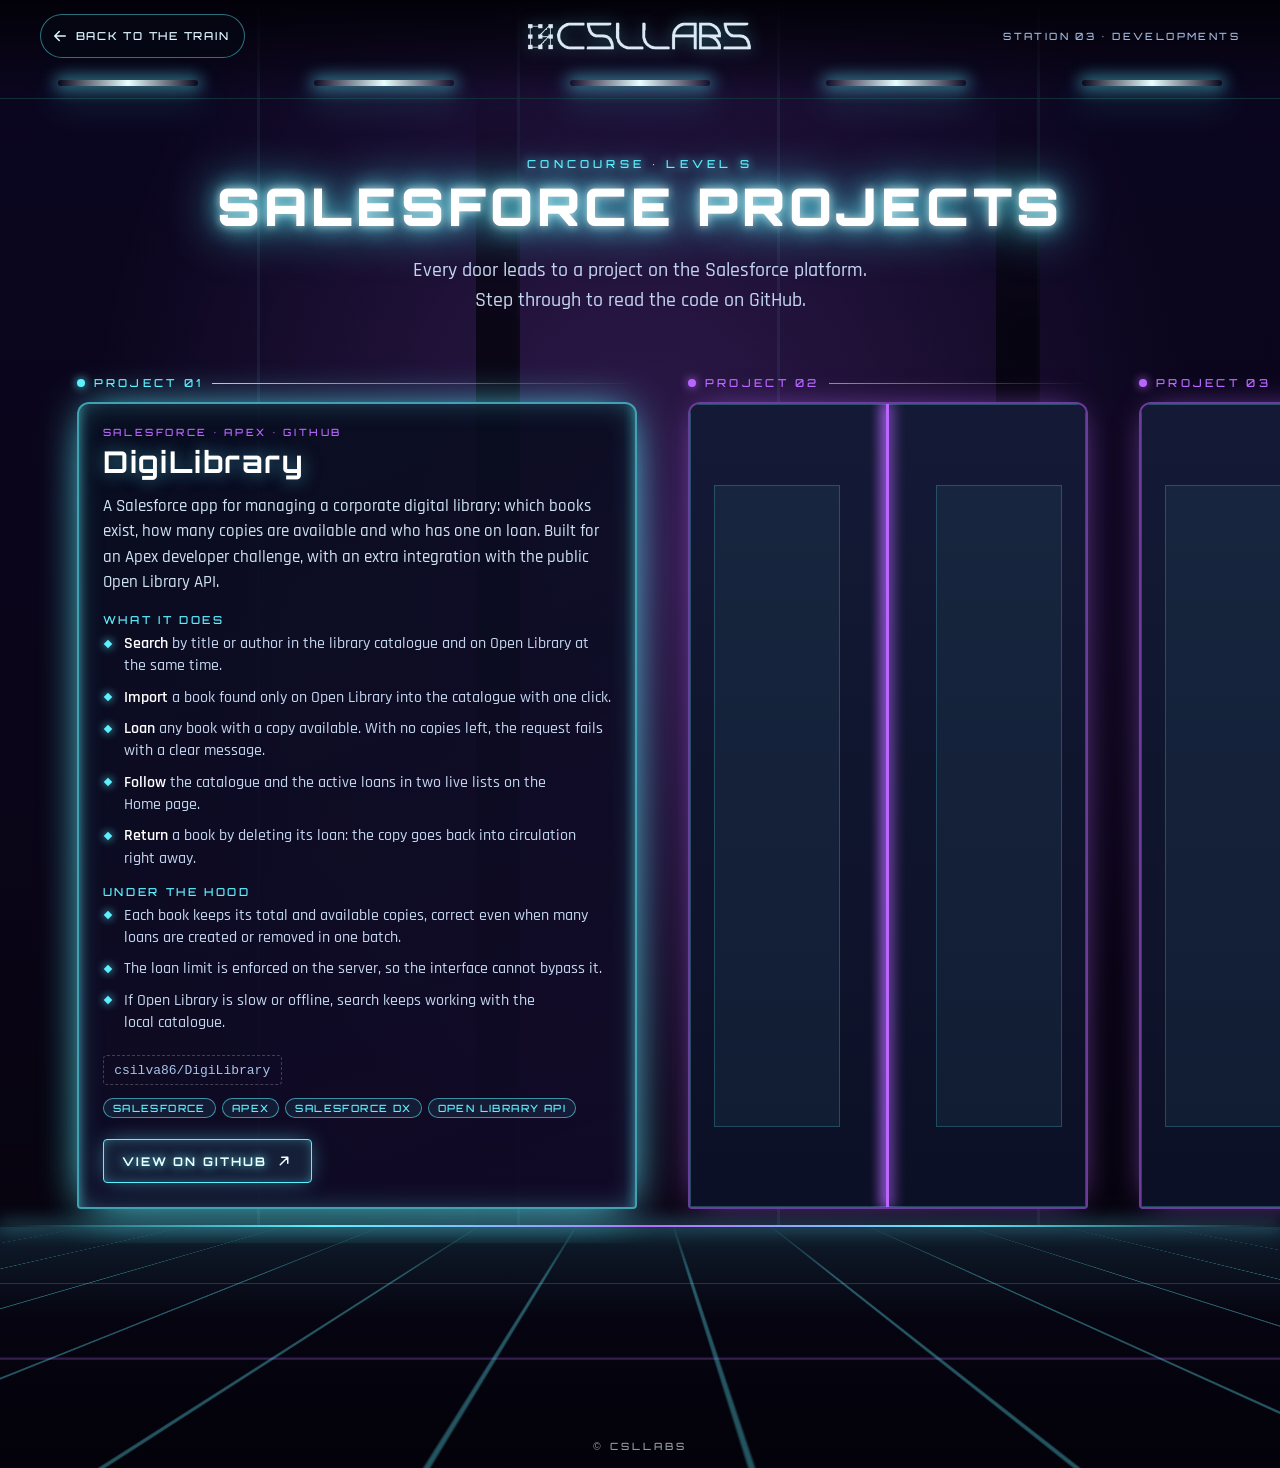
==== salesforce.html @ 16b3db53 "Add files via upload" ====
<!DOCTYPE html>
<html lang="en">
<head>
<meta charset="UTF-8">
<meta name="viewport" content="width=device-width, initial-scale=1.0, viewport-fit=cover">
<title>Salesforce Projects — CSLLABS</title>
<meta name="description" content="Salesforce projects by CSLLABS. DigiLibrary: a digital library app with book search, Open Library import and loan control, built with Apex.">
<meta name="theme-color" content="#05030a">
<meta name="color-scheme" content="dark">
<link rel="canonical" href="https://csllabs.com/salesforce.html">
<meta property="og:title" content="Salesforce Projects — CSLLABS">
<meta property="og:description" content="Salesforce projects by CSLLABS, with links to the GitHub repositories.">
<meta property="og:type" content="website">
<meta property="og:url" content="https://csllabs.com/salesforce.html">
<meta property="og:image" content="https://csllabs.com/img/og-image.png">
<meta name="twitter:card" content="summary_large_image">
<link rel="icon" type="image/png" sizes="64x64" href="img/favicon-64.png">
<link rel="apple-touch-icon" href="img/apple-touch-icon.png">
<link rel="preconnect" href="https://fonts.googleapis.com">
<link rel="preconnect" href="https://fonts.gstatic.com" crossorigin>
<link href="https://fonts.googleapis.com/css2?family=Orbitron:wght@500;700;900&family=Rajdhani:wght@500;600&display=swap" rel="stylesheet">
<!-- When you change concourse.css, raise the ?v= number so browsers load the new version -->
<link rel="stylesheet" href="css/concourse.css?v=2">
</head>
<body>
<div class="scene">

  <header class="top">
    <a class="back" href="index.html#developments">
      <svg viewBox="0 0 24 24" aria-hidden="true"><path d="M19 12H6M11 6l-6 6 6 6"/></svg>
      <span>Back to the train</span>
    </a>
    <a class="logo" href="index.html" aria-label="CSLLABS home"><img src="img/logo.png" alt="CSLLABS" width="834" height="110"></a>
    <p class="where">Station 03 · Developments</p>
  </header>

  <!-- ceiling with light strips -->
  <div class="ceiling" aria-hidden="true"><i></i><i></i><i></i><i></i><i></i></div>

  <main id="main">
    <div class="sign">
      <p class="eyebrow">Concourse · Level S</p>
      <h1>Salesforce Projects</h1>
      <p class="lead">Every door leads to a project on the Salesforce platform. Step through to read the code on GitHub.</p>
    </div>

    <!-- The hall: one <article class="door"> per project. -->
    <section class="hall" aria-label="Salesforce projects" tabindex="0">

      <!-- ===== PROJECT 01 ===== (to add a project: copy this whole <article> block, change the texts and the link) -->
      <article class="door wide" aria-labelledby="p1">
        <div class="no">Project 01</div>
        <div class="frame">
          <div class="screen">
            <p class="kind">Salesforce · Apex · GitHub</p>
            <h2 id="p1">DigiLibrary</h2>
            <p class="desc">A Salesforce app for managing a corporate digital library: which books exist, how many copies are available and who has one on loan. Built for an Apex developer challenge, with an extra integration with the public Open Library API.</p>

            <h3 class="sub">What it does</h3>
            <ul class="feats">
              <li><b>Search</b> by title or author in the library catalogue and on Open Library at the same time.</li>
              <li><b>Import</b> a book found only on Open Library into the catalogue with one click.</li>
              <li><b>Loan</b> any book with a copy available. With no copies left, the request fails with a clear message.</li>
              <li><b>Follow</b> the catalogue and the active loans in two live lists on the Home page.</li>
              <li><b>Return</b> a book by deleting its loan: the copy goes back into circulation right away.</li>
            </ul>

            <h3 class="sub">Under the hood</h3>
            <ul class="feats">
              <li>Each book keeps its total and available copies, correct even when many loans are created or removed in one batch.</li>
              <li>The loan limit is enforced on the server, so the interface cannot bypass it.</li>
              <li>If Open Library is slow or offline, search keeps working with the local catalogue.</li>
            </ul>

            <p class="repo"><span class="sr">Repository: </span>csilva86/DigiLibrary</p>
            <ul class="chips" aria-label="Technologies">
              <li>Salesforce</li><li>Apex</li><li>Salesforce DX</li><li>Open Library API</li>
            </ul>
            <a class="cta" href="https://github.com/csilva86/DigiLibrary/" target="_blank" rel="noopener noreferrer">
              <span>View on GitHub<span class="sr"> (opens in a new tab)</span></span>
              <svg viewBox="0 0 24 24" aria-hidden="true"><path d="M7 17 17 7M9 7h8v8"/></svg>
            </a>
          </div>
          <div class="leaf l" aria-hidden="true"></div><div class="leaf r" aria-hidden="true"></div>
        </div>
      </article>

      <!-- ===== sealed doors: projects still to come (delete them or turn them into real projects) ===== -->
      <div class="door sealed" aria-hidden="true">
        <div class="no">Project 02</div>
        <div class="frame"><div class="screen"><p class="kind">Next project</p><i class="redact" style="width:70%"></i><i class="redact" style="width:48%"></i><i class="redact" style="width:82%"></i></div>
          <div class="leaf l"></div><div class="leaf r"></div></div>
      </div>
      <div class="door sealed" aria-hidden="true">
        <div class="no">Project 03</div>
        <div class="frame"><div class="screen"><p class="kind">Next project</p><i class="redact" style="width:62%"></i><i class="redact" style="width:80%"></i><i class="redact" style="width:44%"></i></div>
          <div class="leaf l"></div><div class="leaf r"></div></div>
      </div>

    </section>
  </main>

  <!-- floor in perspective -->
  <div class="floor" aria-hidden="true"><div class="grid"></div></div>
  <footer class="foot"><small>© CSLLABS</small></footer>
</div>
</body>
</html>
---- css/concourse.css ----
/* =====================================================================
   CSLLABS — css/concourse.css   (Salesforce concourse page)
   ---------------------------------------------------------------------
   Contents (search for these titles):
     BASE ........... colours, fonts, shared bits
     SCENE .......... wall, ceiling, floor in perspective
     HEADER ......... back link, logo, station name
     SIGN ........... hanging title of the concourse
     HALL / DOORS ... one door per project, with the info screen
     MOTION ......... doors opening on load (off for reduced motion)
     PHONES ......... adjustments for narrow / vertical screens
   Main colours are the variables at the top (:root).
   ===================================================================== */

/* ============ BASE ============ */
:root{--cyan:#5df1ff;--purple:#b967ff;--pink:#ff5da2;--amber:#ffb454;--bg:#05030a;--accent:var(--cyan);--bay:260px}
*{box-sizing:border-box}
html{color-scheme:dark;-webkit-font-smoothing:antialiased;-moz-osx-font-smoothing:grayscale;-webkit-text-size-adjust:100%}
html,body{margin:0;min-height:100%;background:var(--bg);color:#eaf6ff;
  font-family:'Rajdhani','Segoe UI',system-ui,sans-serif;font-weight:500;-webkit-tap-highlight-color:transparent}
body{overscroll-behavior:none}
a,button{touch-action:manipulation}
a:focus-visible,.hall:focus-visible{outline:2px solid var(--accent);outline-offset:3px}
.sr{position:absolute;width:1px;height:1px;margin:-1px;overflow:hidden;clip:rect(0 0 0 0);white-space:nowrap}
h1,h2{text-wrap:balance}
p{text-wrap:pretty}

/* ============ SCENE ============ */
.scene{position:relative;min-height:100vh;min-height:100svh;display:flex;flex-direction:column;overflow:hidden;isolation:isolate;
  background:
    radial-gradient(ellipse at 50% 38%,rgba(185,103,255,.22),transparent 62%),
    repeating-linear-gradient(90deg,transparent 0 calc(var(--bay) - 3px),rgba(93,241,255,.07) calc(var(--bay) - 3px) var(--bay)),
    linear-gradient(#0b0620 0%,#0a0518 55%,#05030a 100%)}
/* wall pillars */
.scene::before{content:"";position:absolute;inset:0;z-index:-1;pointer-events:none;
  background:repeating-linear-gradient(90deg,transparent 0 calc(var(--bay)*2 - 44px),rgba(4,3,12,.78) calc(var(--bay)*2 - 44px) calc(var(--bay)*2));
  -webkit-mask-image:linear-gradient(transparent 6%,#000 22%,#000 70%,transparent 86%);mask-image:linear-gradient(transparent 6%,#000 22%,#000 70%,transparent 86%)}
/* neon trim along the wall */
.scene::after{content:"";position:absolute;left:0;right:0;top:calc(100% - clamp(150px,27vh,280px));height:2px;z-index:0;pointer-events:none;
  background:linear-gradient(90deg,transparent,var(--cyan),var(--purple),var(--cyan),transparent);box-shadow:0 0 18px 2px rgba(93,241,255,.55)}

.ceiling{position:absolute;left:0;right:0;top:0;height:clamp(54px,11vh,110px);z-index:0;pointer-events:none;display:flex;justify-content:space-around;align-items:flex-end;
  background:linear-gradient(#020108,#07041280 70%,transparent);border-bottom:1px solid rgba(93,241,255,.18)}
.ceiling i{display:block;width:clamp(48px,11vw,150px);height:6px;margin-bottom:12px;border-radius:3px;
  background:linear-gradient(90deg,transparent,#eaffff,transparent);box-shadow:0 0 16px 3px rgba(93,241,255,.55),0 14px 34px 6px rgba(93,241,255,.14)}

.floor{position:absolute;left:0;right:0;bottom:0;height:clamp(150px,27vh,280px);z-index:0;pointer-events:none;overflow:hidden;perspective:420px;
  background:linear-gradient(#070514,#03020a)}
.floor .grid{position:absolute;left:-60%;right:-60%;top:0;height:230%;transform-origin:50% 0;transform:rotateX(62deg);
  background:
    repeating-linear-gradient(90deg,rgba(93,241,255,.34) 0 2px,transparent 2px 96px),
    repeating-linear-gradient(0deg,rgba(185,103,255,.26) 0 2px,transparent 2px 96px);
  -webkit-mask-image:linear-gradient(transparent,#000 30%);mask-image:linear-gradient(transparent,#000 30%)}
.floor::after{content:"";position:absolute;inset:0;background:linear-gradient(rgba(93,241,255,.10),transparent 40%)}

/* ============ HEADER ============ */
.top{position:relative;z-index:5;display:grid;grid-template-columns:1fr auto 1fr;align-items:center;gap:12px;
  padding:calc(env(safe-area-inset-top) + 14px) clamp(16px,4vw,40px) 0}
.back{display:inline-flex;align-items:center;gap:.6em;justify-self:start;min-height:44px;padding:0 14px 0 10px;border:1px solid rgba(93,241,255,.45);border-radius:999px;
  background:rgba(6,9,22,.72);-webkit-backdrop-filter:blur(6px);backdrop-filter:blur(6px);color:#dff6ff;text-decoration:none;
  font-family:'Orbitron',sans-serif;font-size:11px;letter-spacing:.16em;text-transform:uppercase;
  transition-property:background-color,box-shadow,scale;transition-duration:.18s}
.back svg{width:18px;height:18px;fill:none;stroke:currentColor;stroke-width:2;stroke-linecap:round;stroke-linejoin:round;transition:translate .2s ease-out}
.back:hover{background:rgba(93,241,255,.2);box-shadow:0 0 18px -2px var(--cyan)}
.back:hover svg{translate:-3px 0}
.back:active{scale:.97}
.logo{justify-self:center;display:block;line-height:0}
.logo img{display:block;height:clamp(18px,2.6vw,30px);width:auto;filter:drop-shadow(0 0 8px rgba(93,241,255,.45))}
.where{justify-self:end;margin:0;font-family:'Orbitron',sans-serif;font-size:10px;letter-spacing:.24em;text-transform:uppercase;color:#9fb4d6;white-space:nowrap}

/* ============ SIGN ============ */
main{position:relative;z-index:2;flex:1;display:flex;flex-direction:column;justify-content:center;gap:clamp(18px,3.5vh,40px);
  padding:clamp(48px,11vh,110px) 0 clamp(130px,25vh,250px)}
.sign{text-align:center;padding:0 20px}
.eyebrow{margin:0 0 .6em;font-family:'Orbitron',sans-serif;font-size:11px;letter-spacing:.38em;text-transform:uppercase;color:var(--cyan);text-shadow:0 0 10px var(--cyan)}
h1{margin:0;font-family:'Orbitron',sans-serif;font-weight:900;font-size:clamp(24px,4.6vw,52px);letter-spacing:.08em;text-transform:uppercase;line-height:1.1;color:#fff;
  text-shadow:0 0 8px rgba(255,255,255,.6),0 0 22px var(--cyan),0 0 52px var(--cyan)}
.lead{margin:1em auto 0;max-width:46ch;font-size:clamp(16px,1.6vw,20px);line-height:1.5;color:#c3d5ee}

/* ============ HALL / DOORS ============ */
.hall{display:flex;align-items:stretch;gap:clamp(20px,4vw,56px);overflow-x:auto;overflow-y:hidden;padding:30px clamp(16px,6vw,80px) 34px;
  scroll-snap-type:x proximity;scrollbar-width:thin;scrollbar-color:rgba(93,241,255,.4) transparent}
.hall>:first-child{margin-left:auto}
.hall>:last-child{margin-right:auto}
.door{flex:none;display:flex;flex-direction:column;width:min(84vw,400px);scroll-snap-align:center}
.door>.frame{flex:1}
.door.wide{width:min(88vw,560px)}
.no{display:flex;align-items:center;gap:.8em;margin:0 0 12px;font-family:'Orbitron',sans-serif;font-size:11px;letter-spacing:.3em;text-transform:uppercase;color:var(--cyan)}
.no::before{content:"";width:8px;height:8px;border-radius:50%;background:var(--cyan);box-shadow:0 0 10px var(--cyan)}
.no::after{content:"";flex:1;height:1px;background:linear-gradient(90deg,var(--cyan),transparent)}
.frame{position:relative;overflow:hidden;min-height:clamp(300px,42vh,390px);border:2px solid rgba(93,241,255,.65);border-radius:12px 12px 4px 4px;
  background:linear-gradient(160deg,rgba(9,14,32,.92),rgba(18,10,40,.9));
  box-shadow:0 0 44px -10px var(--cyan),0 26px 50px -20px rgba(93,241,255,.35),inset 0 0 40px -22px var(--cyan)}
.screen{position:relative;z-index:1;padding:22px 24px 24px}
.kind{margin:0 0 .5em;font-family:'Orbitron',sans-serif;font-size:10px;letter-spacing:.26em;text-transform:uppercase;color:var(--purple)}
.screen h2{margin:0 0 .45em;font-family:'Orbitron',sans-serif;font-weight:700;font-size:clamp(22px,2.6vw,30px);letter-spacing:.06em;color:#fff;text-shadow:0 0 18px rgba(93,241,255,.5)}
.desc{margin:0 0 1em;font-size:clamp(15px,1.4vw,17px);line-height:1.5;color:#cfe3f5}
.sub{margin:1.3em 0 .55em;font-family:'Orbitron',sans-serif;font-weight:500;font-size:11px;letter-spacing:.24em;text-transform:uppercase;color:var(--cyan)}
.feats{margin:0 0 .4em;padding:0;list-style:none;display:grid;gap:.55em}
.feats li{position:relative;padding-left:1.35em;font-size:clamp(14px,1.3vw,15.5px);line-height:1.45;color:#c3d5ee;text-wrap:pretty}
.feats li::before{content:"";position:absolute;left:.15em;top:.5em;width:6px;height:6px;rotate:45deg;background:var(--cyan);box-shadow:0 0 8px var(--cyan)}
.feats b{font-weight:600;color:#fff}
.repo{margin:1.1em 0 1em;padding:.5em .8em;display:inline-block;border:1px dashed rgba(255,255,255,.22);border-radius:4px;
  font-family:ui-monospace,SFMono-Regular,Menlo,Consolas,monospace;font-size:13px;color:#a8c4e8;word-break:break-all}
.chips{display:flex;flex-wrap:wrap;gap:6px;margin:0 0 1.3em;padding:0;list-style:none}
.chips li{padding:3px 9px;border:1px solid rgba(93,241,255,.55);border-radius:999px;background:rgba(93,241,255,.08);
  font-family:'Orbitron',sans-serif;font-size:10px;letter-spacing:.14em;text-transform:uppercase;color:var(--cyan)}
.cta{display:inline-flex;align-items:center;gap:.7em;min-height:44px;padding:0 18px;border:1px solid var(--cyan);border-radius:4px;
  background:rgba(93,241,255,.09);color:#eaffff;text-decoration:none;text-shadow:0 0 10px var(--cyan);
  font-family:'Orbitron',sans-serif;font-weight:700;font-size:12px;letter-spacing:.16em;text-transform:uppercase;
  box-shadow:0 0 22px -4px rgba(93,241,255,.55),inset 0 0 16px -8px var(--cyan);
  transition-property:background-color,box-shadow,scale;transition-duration:.18s}
.cta svg{width:18px;height:18px;fill:none;stroke:currentColor;stroke-width:2;stroke-linecap:round;stroke-linejoin:round;transition:translate .2s ease-out}
.cta:hover{background:rgba(93,241,255,.24);box-shadow:0 0 32px -2px var(--cyan),inset 0 0 16px -8px var(--cyan)}
.cta:hover svg{translate:2px -2px}
.cta:active{scale:.97}

/* sealed doors (projects still to come) */
.sealed{opacity:.78}
.sealed .frame{border-color:rgba(185,103,255,.55);box-shadow:0 0 32px -14px var(--purple),inset 0 0 40px -26px var(--purple)}
.sealed .no{color:var(--purple)}.sealed .no::before{background:var(--purple);box-shadow:0 0 10px var(--purple)}.sealed .no::after{background:linear-gradient(90deg,var(--purple),transparent)}
.redact{display:block;height:9px;margin:.8em 0;background:rgba(255,255,255,.4)}

/* door leaves */
.leaf{position:absolute;top:0;bottom:0;width:50.5%;z-index:2;pointer-events:none;
  background:linear-gradient(#141a36,#0c1026);box-shadow:inset 0 0 0 1px rgba(93,241,255,.25)}
.leaf::before{content:"";position:absolute;top:10%;bottom:10%;width:62%;border:1px solid rgba(93,241,255,.22);background:rgba(93,241,255,.05)}
.leaf::after{content:"";position:absolute;top:0;bottom:0;width:3px;background:var(--cyan);box-shadow:0 0 14px 2px var(--cyan)}
.leaf.l{left:0}.leaf.l::before{left:12%}.leaf.l::after{right:0}
.leaf.r{right:0}.leaf.r::before{right:12%}.leaf.r::after{left:0}
.sealed .leaf::after{background:var(--purple);box-shadow:0 0 14px 2px var(--purple)}

/* ============ MOTION ============ */
.door:not(.sealed) .leaf.l{animation:openL 1.1s cubic-bezier(.65,0,.35,1) .45s forwards}
.door:not(.sealed) .leaf.r{animation:openR 1.1s cubic-bezier(.65,0,.35,1) .45s forwards}
@keyframes openL{to{transform:translateX(-102%)}}
@keyframes openR{to{transform:translateX(102%)}}
.sign>*,.door{animation:rise .7s cubic-bezier(.2,.7,.2,1) both}
.sign>:nth-child(2){animation-delay:.08s}.sign>:nth-child(3){animation-delay:.16s}
.door:nth-child(2){animation-delay:.12s}.door:nth-child(3){animation-delay:.24s}
@keyframes rise{from{opacity:0;transform:translateY(14px)}to{opacity:1;transform:none}}
.ceiling i{animation:hum 5s ease-in-out infinite}.ceiling i:nth-child(even){animation-delay:-2.2s}
@keyframes hum{50%{opacity:.7}}

/* ============ PHONES ============ */
.foot{position:absolute;left:0;right:0;bottom:calc(env(safe-area-inset-bottom) + 12px);z-index:3;text-align:center;pointer-events:none}
.foot small{font-family:'Orbitron',sans-serif;font-size:10px;letter-spacing:.3em;opacity:.62}
@media (max-width:640px){
  .top{grid-template-columns:auto 1fr}
  .logo{justify-self:end}
  .where{display:none}
  .back span{font-size:10px;letter-spacing:.12em}
  .eyebrow{font-size:10px;letter-spacing:.3em}
}
@media (prefers-reduced-motion:reduce){
  .leaf{display:none}
  .sealed .leaf{display:block}
  .sign>*,.door,.ceiling i{animation:none}
  .back svg,.cta svg{transition:none}
}
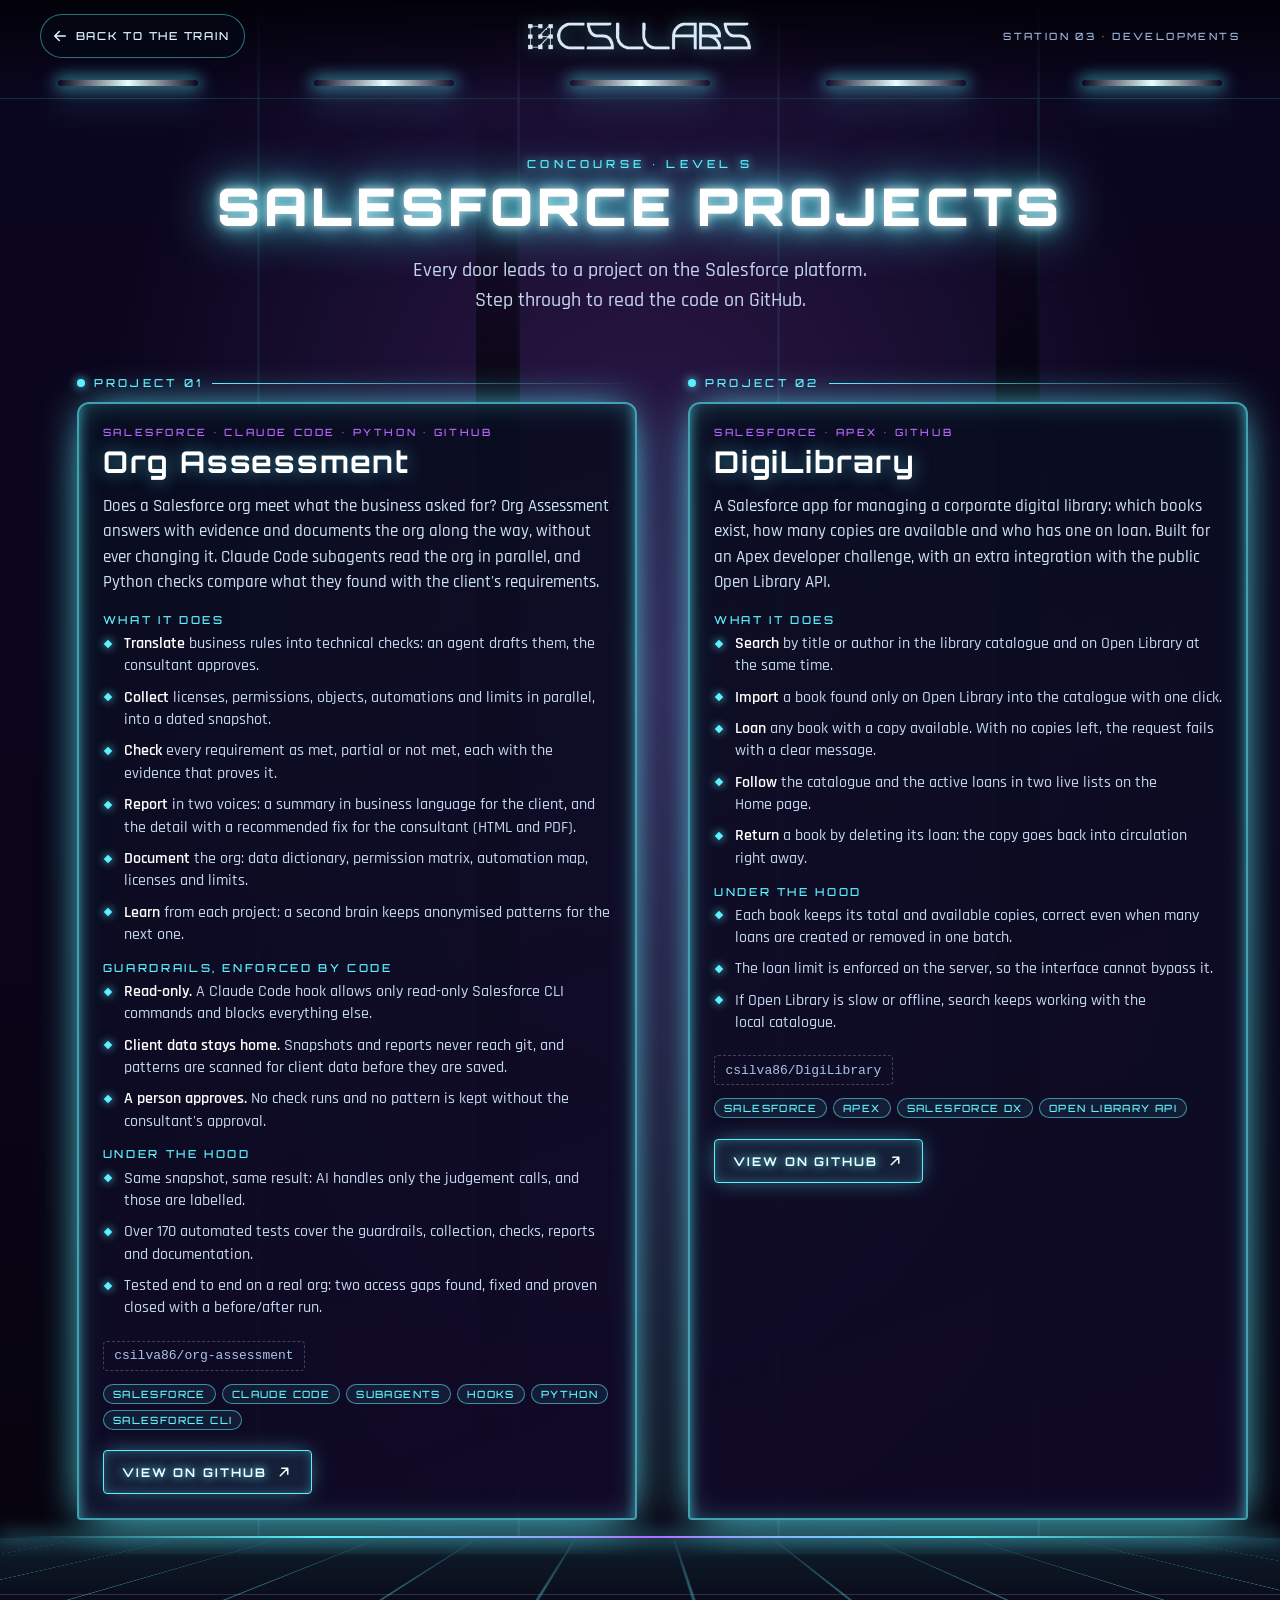
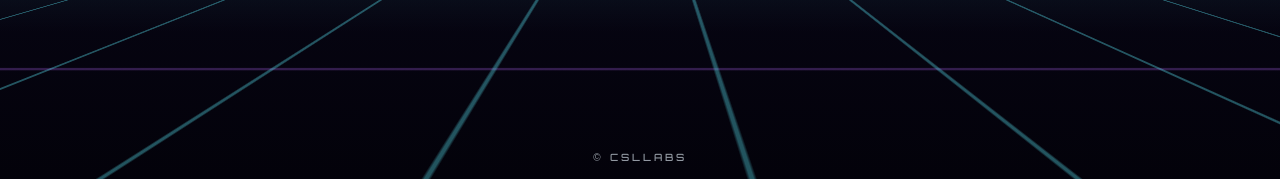
==== commit c9c0644d: "Add files via upload" ====
--- a/salesforce.html
+++ b/salesforce.html
@@ -4,7 +4,7 @@
 <meta charset="UTF-8">
 <meta name="viewport" content="width=device-width, initial-scale=1.0, viewport-fit=cover">
 <title>Salesforce Projects — CSLLABS</title>
-<meta name="description" content="Salesforce projects by CSLLABS. DigiLibrary: a digital library app with book search, Open Library import and loan control, built with Apex.">
+<meta name="description" content="Salesforce projects by CSLLABS. Org Assessment: Claude Code subagents check a Salesforce org against business requirements, with evidence and read-only guardrails. DigiLibrary: a digital library app built with Apex.">
 <meta name="theme-color" content="#05030a">
 <meta name="color-scheme" content="dark">
 <link rel="canonical" href="https://csllabs.com/salesforce.html">
@@ -52,8 +52,54 @@
         <div class="no">Project 01</div>
         <div class="frame">
           <div class="screen">
+            <p class="kind">Salesforce · Claude Code · Python · GitHub</p>
+            <h2 id="p1">Org Assessment</h2>
+            <p class="desc">Does a Salesforce org meet what the business asked for? Org Assessment answers with evidence and documents the org along the way, without ever changing it. Claude Code subagents read the org in parallel, and Python checks compare what they found with the client's requirements.</p>
+
+            <h3 class="sub">What it does</h3>
+            <ul class="feats">
+              <li><b>Translate</b> business rules into technical checks: an agent drafts them, the consultant approves.</li>
+              <li><b>Collect</b> licenses, permissions, objects, automations and limits in parallel, into a dated snapshot.</li>
+              <li><b>Check</b> every requirement as met, partial or not met, each with the evidence that proves it.</li>
+              <li><b>Report</b> in two voices: a summary in business language for the client, and the detail with a recommended fix for the consultant (HTML and PDF).</li>
+              <li><b>Document</b> the org: data dictionary, permission matrix, automation map, licenses and limits.</li>
+              <li><b>Learn</b> from each project: a second brain keeps anonymised patterns for the next one.</li>
+            </ul>
+
+            <h3 class="sub">Guardrails, enforced by code</h3>
+            <ul class="feats">
+              <li><b>Read-only.</b> A Claude Code hook allows only read-only Salesforce CLI commands and blocks everything else.</li>
+              <li><b>Client data stays home.</b> Snapshots and reports never reach git, and patterns are scanned for client data before they are saved.</li>
+              <li><b>A person approves.</b> No check runs and no pattern is kept without the consultant's approval.</li>
+            </ul>
+
+            <h3 class="sub">Under the hood</h3>
+            <ul class="feats">
+              <li>Same snapshot, same result: AI handles only the judgement calls, and those are labelled.</li>
+              <li>Over 170 automated tests cover the guardrails, collection, checks, reports and documentation.</li>
+              <li>Tested end to end on a real org: two access gaps found, fixed and proven closed with a before/after run.</li>
+            </ul>
+
+            <p class="repo"><span class="sr">Repository: </span>csilva86/org-assessment</p>
+            <ul class="chips" aria-label="Technologies">
+              <li>Salesforce</li><li>Claude Code</li><li>Subagents</li><li>Hooks</li><li>Python</li><li>Salesforce CLI</li>
+            </ul>
+            <a class="cta" href="https://github.com/csilva86/org-assessment" target="_blank" rel="noopener noreferrer">
+              <span>View on GitHub<span class="sr"> (opens in a new tab)</span></span>
+              <svg viewBox="0 0 24 24" aria-hidden="true"><path d="M7 17 17 7M9 7h8v8"/></svg>
+            </a>
+          </div>
+          <div class="leaf l" aria-hidden="true"></div><div class="leaf r" aria-hidden="true"></div>
+        </div>
+      </article>
+
+      <!-- ===== PROJECT 02 ===== -->
+      <article class="door wide" aria-labelledby="p2">
+        <div class="no">Project 02</div>
+        <div class="frame">
+          <div class="screen">
             <p class="kind">Salesforce · Apex · GitHub</p>
-            <h2 id="p1">DigiLibrary</h2>
+            <h2 id="p2">DigiLibrary</h2>
             <p class="desc">A Salesforce app for managing a corporate digital library: which books exist, how many copies are available and who has one on loan. Built for an Apex developer challenge, with an extra integration with the public Open Library API.</p>
 
             <h3 class="sub">What it does</h3>
@@ -87,11 +133,6 @@
 
       <!-- ===== sealed doors: projects still to come (delete them or turn them into real projects) ===== -->
       <div class="door sealed" aria-hidden="true">
-        <div class="no">Project 02</div>
-        <div class="frame"><div class="screen"><p class="kind">Next project</p><i class="redact" style="width:70%"></i><i class="redact" style="width:48%"></i><i class="redact" style="width:82%"></i></div>
-          <div class="leaf l"></div><div class="leaf r"></div></div>
-      </div>
-      <div class="door sealed" aria-hidden="true">
         <div class="no">Project 03</div>
         <div class="frame"><div class="screen"><p class="kind">Next project</p><i class="redact" style="width:62%"></i><i class="redact" style="width:80%"></i><i class="redact" style="width:44%"></i></div>
           <div class="leaf l"></div><div class="leaf r"></div></div>
